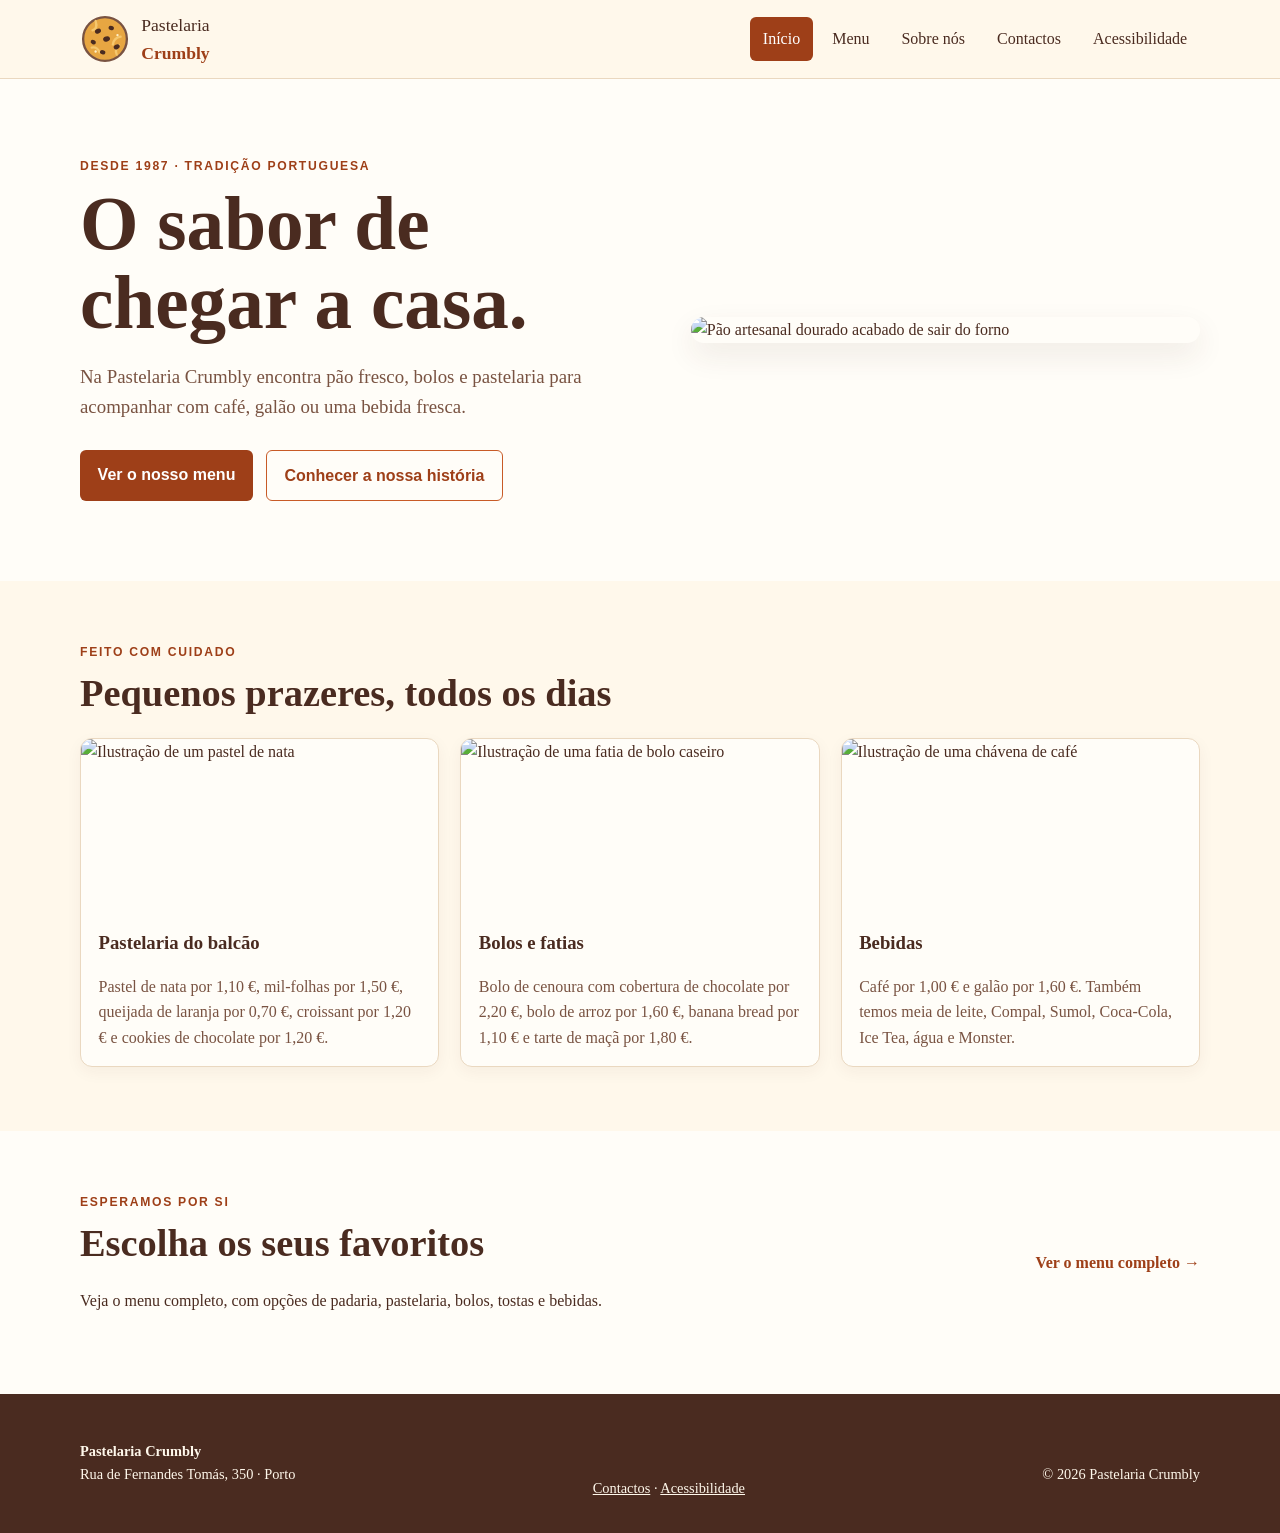
==== index.html @ 71647176 "Conclui validação E3 e atualiza o site" ====
<!doctype html>
<html lang="pt-PT">
  <head>
    <meta charset="utf-8">
    <meta name="viewport" content="width=device-width, initial-scale=1">
    <meta name="description" content="Conheça alguns produtos e bebidas do menu da Pastelaria Crumbly.">
    <title>Início | Pastelaria Crumbly</title>
    <link rel="stylesheet" href="css/style.css">
  </head>
  <body>
    <header class="site-header">
      <div class="container header-content">
        <a class="brand" href="index.html" aria-label="Pastelaria Crumbly — página inicial"><span class="brand-mark" aria-hidden="true">
        <img src="images/cookie.svg" alt="">
        </span><span>Pastelaria <strong>Crumbly</strong></span></a>
        <nav aria-label="Navegação principal">
          <ul class="nav-list">
            <li>
              <a class="active" href="index.html" aria-current="page">Início</a>
            </li>
            <li>
              <a href="menu.html">Menu</a>
            </li>
            <li>
              <a href="sobre.html">Sobre nós</a>
            </li>
            <li>
              <a href="contactos.html">Contactos</a>
            </li>
            <li>
              <a href="acessibilidade.html">Acessibilidade</a>
            </li>
          </ul>
        </nav>
      </div>
    </header>
    <main>
      <section class="hero container" aria-labelledby="titulo-principal">
        <div class="hero-copy">
          <p class="eyebrow">
            Desde 1987 · Tradição portuguesa
          </p>
          <h1 id="titulo-principal">
            O sabor de chegar a casa.
          </h1>
          <p>
            Na Pastelaria Crumbly encontra pão fresco, bolos e pastelaria para acompanhar com café, galão ou uma bebida fresca.
          </p>
          <div class="button-row">
            <a class="button" href="menu.html">Ver o nosso menu</a><a class="button button-secondary" href="sobre.html">Conhecer a nossa história</a>
          </div>
        </div>
        <img class="hero-image" src="images/pao-artesanal.svg" alt="Pão artesanal dourado acabado de sair do forno">
      </section>
      <section class="warm-section" aria-labelledby="destaques-titulo">
        <div class="container">
          <p class="eyebrow">
            Feito com cuidado
          </p>
          <h2 id="destaques-titulo">
            Pequenos prazeres, todos os dias
          </h2>
          <div class="card-grid">
            <article class="card">
              <img src="images/pastel-de-nata.svg" alt="Ilustração de um pastel de nata">
              <h3>
                Pastelaria do balcão
              </h3>
              <p>
                Pastel de nata por 1,10 €, mil-folhas por 1,50 €, queijada de laranja por 0,70 €, croissant por 1,20 € e cookies de chocolate por 1,20 €.
              </p>
            </article>
            <article class="card">
              <img src="images/bolo-caseiro.svg" alt="Ilustração de uma fatia de bolo caseiro">
              <h3>
                Bolos e fatias
              </h3>
              <p>
                Bolo de cenoura com cobertura de chocolate por 2,20 €, bolo de arroz por 1,60 €, banana bread por 1,10 € e tarte de maçã por 1,80 €.
              </p>
            </article>
            <article class="card">
              <img src="images/cafe.svg" alt="Ilustração de uma chávena de café">
              <h3>
                Bebidas
              </h3>
              <p>
                Café por 1,00 € e galão por 1,60 €. Também temos meia de leite, Compal, Sumol, Coca-Cola, Ice Tea, água e Monster.
              </p>
            </article>
          </div>
        </div>
      </section>
      <section class="container callout" aria-labelledby="visite-titulo">
        <div>
          <p class="eyebrow">
            Esperamos por si
          </p>
          <h2 id="visite-titulo">
            Escolha os seus favoritos
          </h2>
          <p>
            Veja o menu completo, com opções de padaria, pastelaria, bolos, tostas e bebidas.
          </p>
        </div>
        <a class="text-link" href="menu.html">Ver o menu completo <span aria-hidden="true">→</span></a>
      </section>
    </main>
    <footer class="site-footer">
      <div class="container footer-content">
        <p>
          <strong>Pastelaria Crumbly</strong>
          <br>
          Rua de Fernandes Tomás, 350 · Porto
        </p>
        <nav aria-label="Navegação do rodapé">
          <a href="contactos.html">Contactos</a> · <a href="acessibilidade.html">Acessibilidade</a>
        </nav>
        <p>
          © 2026 Pastelaria Crumbly
        </p>
      </div>
    </footer>
  </body>
</html>
---- css/style.css ----
/* 1. Cores e efeitos partilhados pelo site */
:root {
  --cream: #fff8eb;
  --paper: #fffdf8;
  --brown: #4a2b20;
  --brown-light: #795342;
  --orange: #c85b27;
  --orange-dark: #9e3f18;
  --gold: #e7a642;
  --line: #ead8c0;
  --shadow: 0 12px 30px rgba(74, 43, 32, .09);
}

/* 2. Regras base e estrutura geral */
* {
  box-sizing: border-box;
}

html {
  scroll-behavior: smooth;
}

body {
  margin: 0;
  background: var(--paper);
  color: var(--brown);
  font-family: Georgia, 'Times New Roman', serif;
  line-height: 1.6;
}

img {
  display: block;
  max-width: 100%;
  height: auto;
}

.container {
  width: min(1120px, calc(100% - 2rem));
  margin-inline: auto;
}

/* 3. Cabeçalho e navegação */
.site-header {
  background: var(--cream);
  border-bottom: 1px solid var(--line);
}

.header-content,
.footer-content {
  display: flex;
  align-items: center;
  justify-content: space-between;
  gap: 1rem;
}

.header-content {
  min-height: 78px;
}

.brand {
  display: flex;
  align-items: center;
  gap: .7rem;
  color: var(--brown);
  text-decoration: none;
  font-size: 1.1rem;
}

.brand strong {
  display: block;
  color: var(--orange-dark);
}

.brand-mark {
  display: grid;
  place-items: center;
  flex: 0 0 50px;
  width: 50px;
  height: 50px;
  transition: transform .18s ease, filter .18s ease;
}

.brand-mark img {
  width: 100%;
  height: 100%;
  object-fit: contain;
}

.brand:hover .brand-mark,
.brand:focus-visible .brand-mark {
  transform: rotate(-7deg) scale(1.1);
  filter: drop-shadow(0 4px 5px rgba(74, 43, 32, .45));
}

.brand:active .brand-mark {
  transform: rotate(5deg) scale(.88);
  filter: drop-shadow(0 1px 2px rgba(74, 43, 32, .35));
}

.nav-list {
  display: flex;
  gap: .4rem;
  list-style: none;
  margin: 0;
  padding: 0;
}

.nav-list a {
  display: block;
  padding: .55rem .8rem;
  color: var(--brown);
  text-decoration: none;
  border-radius: 6px;
}

.nav-list a:hover,
.nav-list a.active {
  background: var(--orange-dark);
  color: #fff;
}

/* 4. Página inicial, chamadas e botões */
.hero {
  display: grid;
  grid-template-columns: 1.05fr .95fr;
  gap: 3rem;
  align-items: center;
  padding-block: 5rem;
}

.eyebrow {
  margin: 0 0 .65rem;
  color: var(--orange-dark);
  font: 700 .76rem/1.3 Arial, sans-serif;
  letter-spacing: .14em;
  text-transform: uppercase;
}

.hero h1,
.page-intro h1 {
  max-width: 650px;
  margin: 0 0 1rem;
  font-size: clamp(2.4rem, 6vw, 4.7rem);
  line-height: 1.05;
}

.hero p:not(.eyebrow),
.page-intro > p:last-child {
  max-width: 620px;
  color: var(--brown-light);
  font-size: 1.18rem;
}

.hero-image {
  width: 100%;
  border-radius: 18px;
  box-shadow: var(--shadow);
}

.button-row {
  display: flex;
  flex-wrap: wrap;
  gap: .8rem;
  margin-top: 1.7rem;
}

.button {
  display: inline-block;
  padding: .75rem 1.1rem;
  background: var(--orange-dark);
  color: #fff;
  border-radius: 6px;
  text-decoration: none;
  font-family: Arial, sans-serif;
  font-weight: bold;
}

.button:hover {
  background: var(--orange-dark);
}

.button-secondary {
  background: transparent;
  color: var(--orange-dark);
  border: 1px solid var(--orange);
}

.callout {
  display: flex;
  align-items: center;
  justify-content: space-between;
  gap: 2rem;
  padding-block: 4rem;
}

.text-link {
  color: var(--orange-dark);
  font-weight: bold;
  text-decoration: none;
  white-space: nowrap;
}

.text-link:hover {
  text-decoration: underline;
}

/* 5. Secções, títulos e cartões */
.warm-section {
  padding-block: 4rem;
  background: var(--cream);
}

h2 {
  margin: .2rem 0 1.4rem;
  font-size: clamp(1.8rem, 3vw, 2.6rem);
  line-height: 1.15;
}

h3 {
  margin-bottom: .35rem;
}

.card-grid {
  display: grid;
  grid-template-columns: repeat(3, 1fr);
  gap: 1.3rem;
}

.card {
  overflow: hidden;
  background: var(--paper);
  border: 1px solid var(--line);
  border-radius: 12px;
  box-shadow: 0 5px 16px rgba(74, 43, 32, .05);
}

.card img {
  width: 100%;
  height: 170px;
  object-fit: cover;
}

.card h3,
.card p {
  margin-inline: 1.1rem;
}

.card p {
  color: var(--brown-light);
}

/* 6. Páginas interiores, menu e história */
.page-intro {
  padding-block: 4rem 3rem;
}

.page-intro h1 {
  font-size: clamp(2.5rem, 6vw, 4rem);
}

.menu-section {
  padding-bottom: 4rem;
}

.table-wrapper {
  overflow-x: auto;
}

table {
  width: 100%;
  border-collapse: collapse;
  background: var(--paper);
  border: 1px solid var(--line);
  box-shadow: var(--shadow);
}

caption {
  padding: 1rem 0;
  color: var(--brown-light);
  text-align: left;
  font-style: italic;
}

th,
td {
  padding: 1rem;
  text-align: left;
  border-bottom: 1px solid var(--line);
}

thead {
  background: var(--brown);
  color: #fff;
}

thead th {
  font-family: Arial, sans-serif;
  font-size: .9rem;
}

tbody th {
  font-weight: bold;
}

tbody tr:last-child th,
tbody tr:last-child td {
  border-bottom: 0;
}

tbody tr:nth-child(even) {
  background: var(--cream);
}

.note {
  color: var(--brown-light);
  font-size: .9rem;
}

.two-columns {
  display: grid;
  grid-template-columns: 1fr 1fr;
  gap: 3rem;
  align-items: center;
}

.section-image {
  width: 100%;
  border-radius: 14px;
  box-shadow: var(--shadow);
}

.story {
  padding-bottom: 4rem;
}

.story h2 {
  margin-top: 0;
}

.values-list {
  padding-left: 1.2rem;
}

.values-list li {
  margin-bottom: .5rem;
}

address {
  margin: 1rem 0;
  font-style: normal;
}

.warm-section .two-columns {
  min-height: 260px;
}

/* 7. Rodapé */
.site-footer {
  padding-block: 2rem;
  background: var(--brown);
  color: var(--cream);
  font-size: .9rem;
}

.footer-content {
  align-items: flex-end;
}

.site-footer a {
  color: var(--cream);
}

/* 8. Formulário e conteúdo de acessibilidade */
.form-section,
.accessibility-content {
  padding-bottom: 4rem;
}

.form-section > p,
.form-note {
  color: var(--brown-light);
}

.form-grid {
  display: grid;
  grid-template-columns: repeat(2, minmax(0, 1fr));
  gap: 1.2rem;
}

.form-field {
  display: grid;
  gap: .4rem;
  margin-bottom: 1.2rem;
}

.form-field-wide {
  grid-column: 1 / -1;
}

.form-field label,
fieldset legend {
  font-weight: bold;
}

.form-field input,
.form-field select,
.form-field textarea {
  width: 100%;
  min-height: 46px;
  padding: .7rem .8rem;
  border: 1px solid var(--brown-light);
  border-radius: 6px;
  background: var(--paper);
  color: var(--brown);
  font: inherit;
}

.form-field textarea {
  resize: vertical;
}

.form-field small {
  color: var(--brown-light);
  font-size: .9rem;
}

fieldset {
  margin: 0 0 1.2rem;
  padding: 1rem;
  border: 1px solid var(--line);
  border-radius: 8px;
}

fieldset legend {
  padding-inline: .35rem;
}

.choice-list {
  display: flex;
  flex-wrap: wrap;
  gap: .8rem 1.5rem;
}

.choice-list label {
  display: inline-flex;
  align-items: center;
  gap: .45rem;
}

.choice-list input {
  width: 1.1rem;
  height: 1.1rem;
  accent-color: var(--orange-dark);
}

.accessibility-content li {
  margin-bottom: .65rem;
}

/* 9. Foco de teclado e acessibilidade visual */
:focus-visible {
  outline: 3px solid var(--orange-dark);
  outline-offset: 3px;
}

.site-footer a:focus-visible {
  outline-color: var(--gold);
}

/* 10. Adaptações para ecrãs estreitos */
@media (max-width: 700px) {
  .header-content {
    align-items: flex-start;
    flex-direction: column;
    padding-block: 1rem;
  }

  .nav-list {
    display: grid;
    grid-template-columns: repeat(2, minmax(0, 1fr));
    width: 100%;
    gap: .25rem;
  }

  .nav-list a {
    padding: .45rem .55rem;
    font-size: .92rem;
  }

  .hero {
    grid-template-columns: 1fr;
    gap: 2rem;
    padding-block: 3rem;
  }

  .hero-image {
    order: -1;
  }

  .card-grid,
  .two-columns {
    grid-template-columns: 1fr;
  }

  .card-grid {
    gap: 1rem;
  }

  .callout,
  .footer-content {
    align-items: flex-start;
    flex-direction: column;
  }

  .callout {
    padding-block: 3rem;
  }

  .page-intro {
    padding-block: 3rem 2rem;
  }

  .warm-section {
    padding-block: 3rem;
  }

  th,
  td {
    padding: .75rem;
    font-size: .94rem;
  }

  .brand {
    font-size: 1rem;
  }
}

/* 11. Ajustes de formulário e acessibilidade para ecrãs estreitos */
@media (max-width: 700px) {
  .form-grid {
    grid-template-columns: 1fr;
  }

  .form-field-wide {
    grid-column: auto;
  }

  .form-section,
  .accessibility-content {
    padding-bottom: 3rem;
  }
}

/* Mantém a identidade sem animação para quem reduz movimento. */
@media (prefers-reduced-motion: reduce) {
  .brand-mark {
    transition: none;
  }
}
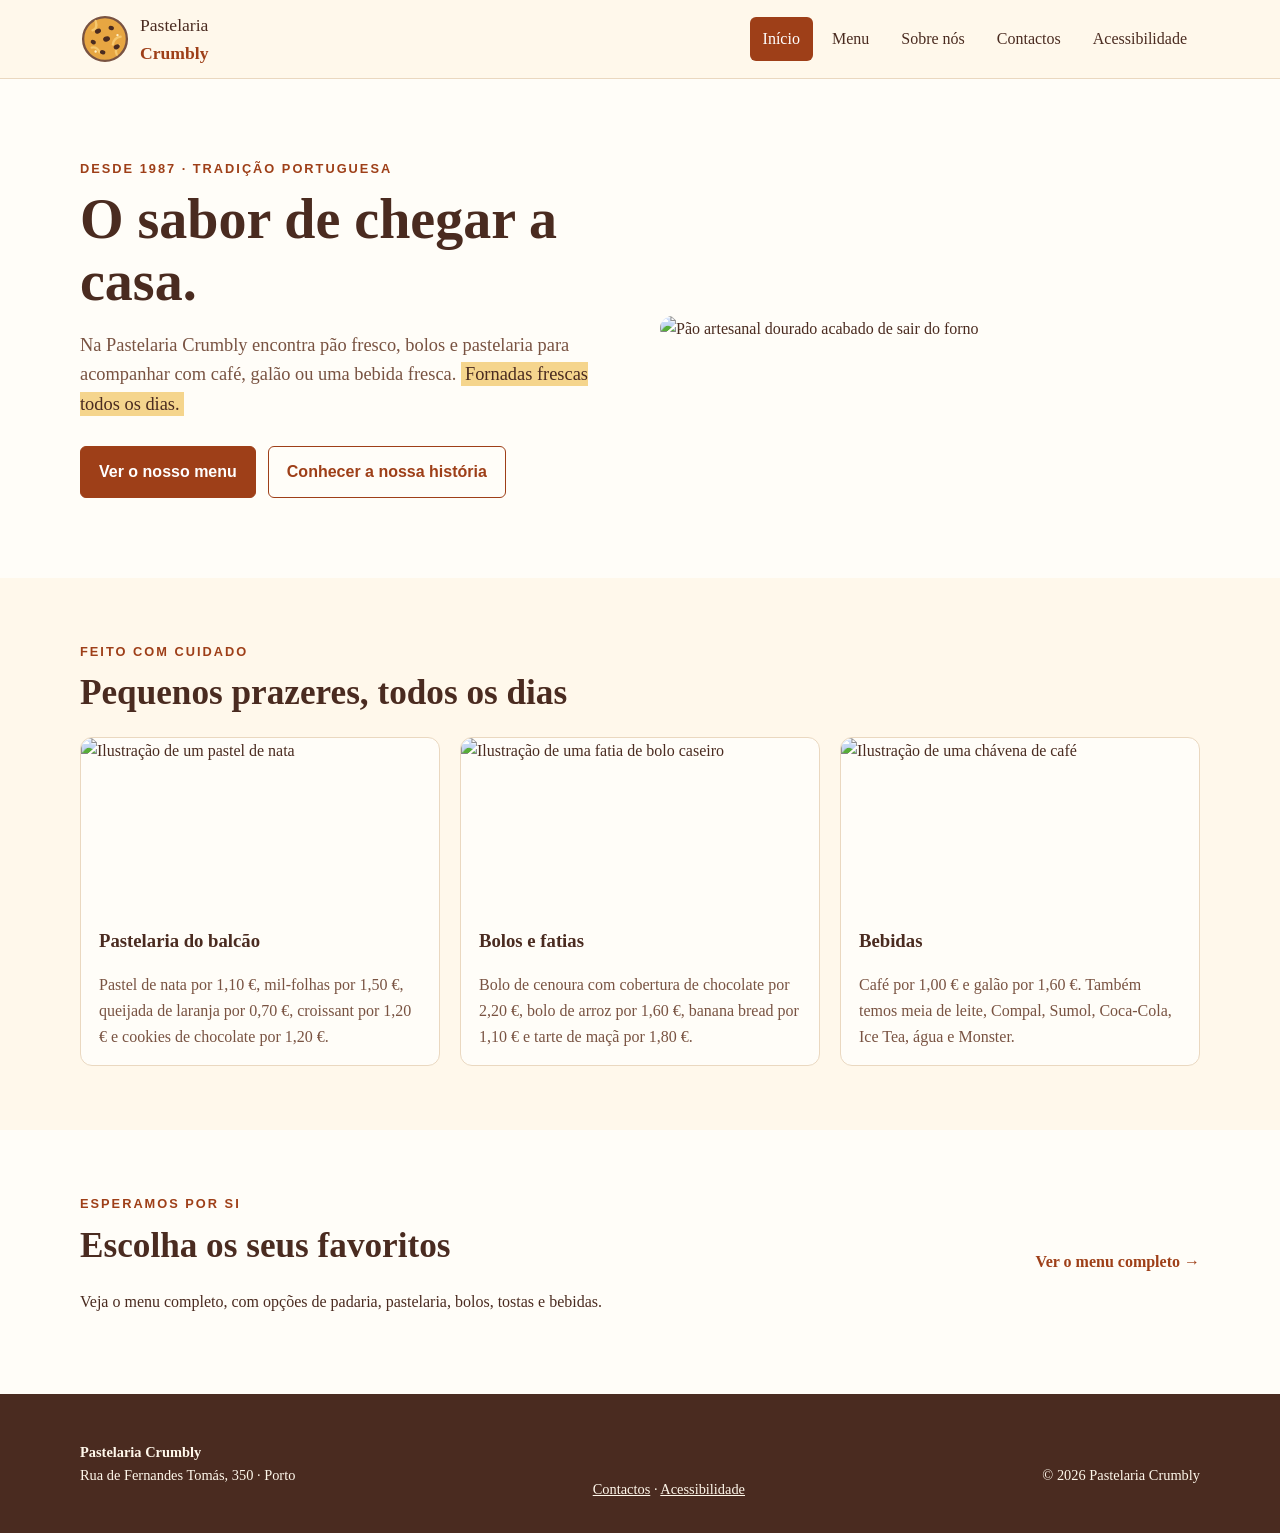
==== commit cb5c784f: "Concluir E4 - modelo de caixa e layout" ====
--- a/index.html
+++ b/index.html
@@ -44,7 +44,7 @@
             O sabor de chegar a casa.
           </h1>
           <p>
-            Na Pastelaria Crumbly encontra pão fresco, bolos e pastelaria para acompanhar com café, galão ou uma bebida fresca.
+            Na Pastelaria Crumbly encontra pão fresco, bolos e pastelaria para acompanhar com café, galão ou uma bebida fresca. <mark>Fornadas frescas todos os dias.</mark>
           </p>
           <div class="button-row">
             <a class="button" href="menu.html">Ver o nosso menu</a><a class="button button-secondary" href="sobre.html">Conhecer a nossa história</a>
--- a/css/style.css
+++ b/css/style.css
@@ -1,29 +1,12 @@
-/* 1. Cores e efeitos partilhados pelo site */
-:root {
-  --cream: #fff8eb;
-  --paper: #fffdf8;
-  --brown: #4a2b20;
-  --brown-light: #795342;
-  --orange: #c85b27;
-  --orange-dark: #9e3f18;
-  --gold: #e7a642;
-  --line: #ead8c0;
-  --shadow: 0 12px 30px rgba(74, 43, 32, .09);
-}
-
-/* 2. Regras base e estrutura geral */
+/* Modelo de caixa: largura, espaço interior e borda são calculados juntos. */
 * {
   box-sizing: border-box;
 }
 
-html {
-  scroll-behavior: smooth;
-}
-
 body {
   margin: 0;
-  background: var(--paper);
-  color: var(--brown);
+  background: #fffdf8;
+  color: #4a2b20;
   font-family: Georgia, 'Times New Roman', serif;
   line-height: 1.6;
 }
@@ -35,14 +18,15 @@
 }
 
 .container {
-  width: min(1120px, calc(100% - 2rem));
-  margin-inline: auto;
-}
-
-/* 3. Cabeçalho e navegação */
+  width: 90%;
+  max-width: 1120px;
+  margin: 0 auto;
+}
+
+/* Cabeçalho e navegação */
 .site-header {
-  background: var(--cream);
-  border-bottom: 1px solid var(--line);
+  background: #fff8eb;
+  border-bottom: 1px solid #ead8c0;
 }
 
 .header-content,
@@ -50,7 +34,7 @@
   display: flex;
   align-items: center;
   justify-content: space-between;
-  gap: 1rem;
+  gap: 16px;
 }
 
 .header-content {
@@ -60,46 +44,30 @@
 .brand {
   display: flex;
   align-items: center;
-  gap: .7rem;
-  color: var(--brown);
+  gap: 10px;
+  color: #4a2b20;
   text-decoration: none;
   font-size: 1.1rem;
 }
 
 .brand strong {
   display: block;
-  color: var(--orange-dark);
+  color: #9e3f18;
 }
 
 .brand-mark {
-  display: grid;
-  place-items: center;
-  flex: 0 0 50px;
   width: 50px;
   height: 50px;
-  transition: transform .18s ease, filter .18s ease;
 }
 
 .brand-mark img {
   width: 100%;
   height: 100%;
-  object-fit: contain;
-}
-
-.brand:hover .brand-mark,
-.brand:focus-visible .brand-mark {
-  transform: rotate(-7deg) scale(1.1);
-  filter: drop-shadow(0 4px 5px rgba(74, 43, 32, .45));
-}
-
-.brand:active .brand-mark {
-  transform: rotate(5deg) scale(.88);
-  filter: drop-shadow(0 1px 2px rgba(74, 43, 32, .35));
 }
 
 .nav-list {
   display: flex;
-  gap: .4rem;
+  gap: 6px;
   list-style: none;
   margin: 0;
   padding: 0;
@@ -107,68 +75,70 @@
 
 .nav-list a {
   display: block;
-  padding: .55rem .8rem;
-  color: var(--brown);
+  padding: 9px 13px;
+  color: #4a2b20;
   text-decoration: none;
   border-radius: 6px;
 }
 
 .nav-list a:hover,
 .nav-list a.active {
-  background: var(--orange-dark);
+  background: #9e3f18;
   color: #fff;
 }
 
-/* 4. Página inicial, chamadas e botões */
+/* Página inicial e botões */
 .hero {
   display: grid;
-  grid-template-columns: 1.05fr .95fr;
-  gap: 3rem;
+  grid-template-columns: 1fr 1fr;
+  gap: 40px;
   align-items: center;
-  padding-block: 5rem;
+  padding: 80px 0;
 }
 
 .eyebrow {
-  margin: 0 0 .65rem;
-  color: var(--orange-dark);
-  font: 700 .76rem/1.3 Arial, sans-serif;
-  letter-spacing: .14em;
+  margin: 0 0 10px;
+  color: #9e3f18;
+  font-family: Arial, sans-serif;
+  font-size: .8rem;
+  font-weight: bold;
+  letter-spacing: 2px;
   text-transform: uppercase;
 }
 
 .hero h1,
 .page-intro h1 {
   max-width: 650px;
-  margin: 0 0 1rem;
-  font-size: clamp(2.4rem, 6vw, 4.7rem);
-  line-height: 1.05;
+  margin: 0 0 16px;
+  font-size: 3.5rem;
+  line-height: 1.1;
 }
 
 .hero p:not(.eyebrow),
 .page-intro > p:last-child {
   max-width: 620px;
-  color: var(--brown-light);
-  font-size: 1.18rem;
+  color: #795342;
+  font-size: 1.15rem;
 }
 
 .hero-image {
   width: 100%;
   border-radius: 18px;
-  box-shadow: var(--shadow);
 }
 
 .button-row {
   display: flex;
   flex-wrap: wrap;
-  gap: .8rem;
-  margin-top: 1.7rem;
+  gap: 12px;
+  margin-top: 27px;
 }
 
 .button {
   display: inline-block;
-  padding: .75rem 1.1rem;
-  background: var(--orange-dark);
+  padding: 12px 18px;
+  background: #9e3f18;
   color: #fff;
+  border: 1px solid #9e3f18;
   border-radius: 6px;
   text-decoration: none;
   font-family: Arial, sans-serif;
@@ -176,90 +146,93 @@
 }
 
 .button:hover {
-  background: var(--orange-dark);
+  background: #4a2b20;
+  border-color: #4a2b20;
 }
 
 .button-secondary {
-  background: transparent;
-  color: var(--orange-dark);
-  border: 1px solid var(--orange);
+  background: #fffdf8;
+  color: #9e3f18;
+}
+
+.button-secondary:hover {
+  color: #fff;
 }
 
 .callout {
   display: flex;
   align-items: center;
   justify-content: space-between;
-  gap: 2rem;
-  padding-block: 4rem;
+  gap: 32px;
+  padding: 64px 0;
 }
 
 .text-link {
-  color: var(--orange-dark);
+  color: #9e3f18;
   font-weight: bold;
   text-decoration: none;
-  white-space: nowrap;
 }
 
 .text-link:hover {
   text-decoration: underline;
 }
 
-/* 5. Secções, títulos e cartões */
+/* Secções, títulos e cartões */
 .warm-section {
-  padding-block: 4rem;
-  background: var(--cream);
+  padding: 64px 0;
+  background: #fff8eb;
 }
 
 h2 {
-  margin: .2rem 0 1.4rem;
-  font-size: clamp(1.8rem, 3vw, 2.6rem);
-  line-height: 1.15;
+  margin: 4px 0 22px;
+  font-size: 2.2rem;
+  line-height: 1.2;
 }
 
 h3 {
-  margin-bottom: .35rem;
+  margin-bottom: 6px;
 }
 
 .card-grid {
   display: grid;
-  grid-template-columns: repeat(3, 1fr);
-  gap: 1.3rem;
+  grid-template-columns: 1fr 1fr 1fr;
+  gap: 20px;
 }
 
 .card {
-  overflow: hidden;
-  background: var(--paper);
-  border: 1px solid var(--line);
+  background: #fffdf8;
+  border: 1px solid #ead8c0;
   border-radius: 12px;
-  box-shadow: 0 5px 16px rgba(74, 43, 32, .05);
 }
 
 .card img {
   width: 100%;
   height: 170px;
   object-fit: cover;
+  border-radius: 12px 12px 0 0;
 }
 
 .card h3,
 .card p {
-  margin-inline: 1.1rem;
+  margin-right: 18px;
+  margin-left: 18px;
 }
 
 .card p {
-  color: var(--brown-light);
-}
-
-/* 6. Páginas interiores, menu e história */
+  color: #795342;
+}
+
+/* Páginas interiores, menu e história */
 .page-intro {
-  padding-block: 4rem 3rem;
+  padding: 64px 0 48px;
 }
 
 .page-intro h1 {
-  font-size: clamp(2.5rem, 6vw, 4rem);
+  font-size: 3.2rem;
 }
 
 .menu-section {
-  padding-bottom: 4rem;
+  padding-bottom: 64px;
 }
 
 .table-wrapper {
@@ -269,27 +242,26 @@
 table {
   width: 100%;
   border-collapse: collapse;
-  background: var(--paper);
-  border: 1px solid var(--line);
-  box-shadow: var(--shadow);
+  background: #fffdf8;
+  border: 1px solid #ead8c0;
 }
 
 caption {
-  padding: 1rem 0;
-  color: var(--brown-light);
+  padding: 16px 0;
+  color: #795342;
   text-align: left;
   font-style: italic;
 }
 
 th,
 td {
-  padding: 1rem;
+  padding: 16px;
   text-align: left;
-  border-bottom: 1px solid var(--line);
+  border-bottom: 1px solid #ead8c0;
 }
 
 thead {
-  background: var(--brown);
+  background: #4a2b20;
   color: #fff;
 }
 
@@ -308,29 +280,61 @@
 }
 
 tbody tr:nth-child(even) {
-  background: var(--cream);
+  background: #fff8eb;
 }
 
 .note {
-  color: var(--brown-light);
+  color: #795342;
   font-size: .9rem;
+}
+
+.menu-note {
+  margin-top: 16px;
+  padding: 13px 16px;
+  border: 1px solid #ead8c0;
+  background: #fff8eb;
+}
+
+.menu-note summary {
+  cursor: pointer;
+  font-weight: bold;
+}
+
+.menu-note p {
+  margin-bottom: 0;
+}
+
+.menu-figure {
+  margin: 0;
+}
+
+.menu-figure figcaption {
+  margin-top: 10px;
+  color: #795342;
+  font-size: .9rem;
+  text-align: center;
+}
+
+mark {
+  padding: 2px 4px;
+  background: #f5d58d;
+  color: #4a2b20;
 }
 
 .two-columns {
   display: grid;
   grid-template-columns: 1fr 1fr;
-  gap: 3rem;
+  gap: 40px;
   align-items: center;
 }
 
 .section-image {
   width: 100%;
   border-radius: 14px;
-  box-shadow: var(--shadow);
 }
 
 .story {
-  padding-bottom: 4rem;
+  padding-bottom: 64px;
 }
 
 .story h2 {
@@ -338,15 +342,15 @@
 }
 
 .values-list {
-  padding-left: 1.2rem;
+  padding-left: 20px;
 }
 
 .values-list li {
-  margin-bottom: .5rem;
+  margin-bottom: 8px;
 }
 
 address {
-  margin: 1rem 0;
+  margin: 16px 0;
   font-style: normal;
 }
 
@@ -354,11 +358,11 @@
   min-height: 260px;
 }
 
-/* 7. Rodapé */
+/* Rodapé */
 .site-footer {
-  padding-block: 2rem;
-  background: var(--brown);
-  color: var(--cream);
+  padding: 32px 0;
+  background: #4a2b20;
+  color: #fff8eb;
   font-size: .9rem;
 }
 
@@ -367,34 +371,34 @@
 }
 
 .site-footer a {
-  color: var(--cream);
-}
-
-/* 8. Formulário e conteúdo de acessibilidade */
+  color: #fff8eb;
+}
+
+/* Formulário e conteúdo de acessibilidade */
 .form-section,
 .accessibility-content {
-  padding-bottom: 4rem;
+  padding-bottom: 64px;
 }
 
 .form-section > p,
 .form-note {
-  color: var(--brown-light);
+  color: #795342;
 }
 
 .form-grid {
   display: grid;
-  grid-template-columns: repeat(2, minmax(0, 1fr));
-  gap: 1.2rem;
+  grid-template-columns: 1fr 1fr;
+  gap: 18px;
 }
 
 .form-field {
   display: grid;
-  gap: .4rem;
-  margin-bottom: 1.2rem;
+  gap: 6px;
+  margin-bottom: 18px;
 }
 
 .form-field-wide {
-  grid-column: 1 / -1;
+  grid-column: 1 / 3;
 }
 
 .form-field label,
@@ -407,11 +411,11 @@
 .form-field textarea {
   width: 100%;
   min-height: 46px;
-  padding: .7rem .8rem;
-  border: 1px solid var(--brown-light);
+  padding: 11px 13px;
+  border: 1px solid #795342;
   border-radius: 6px;
-  background: var(--paper);
-  color: var(--brown);
+  background: #fffdf8;
+  color: #4a2b20;
   font: inherit;
 }
 
@@ -420,77 +424,86 @@
 }
 
 .form-field small {
-  color: var(--brown-light);
+  color: #795342;
   font-size: .9rem;
 }
 
 fieldset {
-  margin: 0 0 1.2rem;
-  padding: 1rem;
-  border: 1px solid var(--line);
+  margin: 0 0 18px;
+  padding: 16px;
+  border: 1px solid #ead8c0;
   border-radius: 8px;
 }
 
 fieldset legend {
-  padding-inline: .35rem;
+  padding: 0 6px;
 }
 
 .choice-list {
   display: flex;
   flex-wrap: wrap;
-  gap: .8rem 1.5rem;
+  gap: 12px 24px;
 }
 
 .choice-list label {
   display: inline-flex;
   align-items: center;
-  gap: .45rem;
+  gap: 7px;
 }
 
 .choice-list input {
-  width: 1.1rem;
-  height: 1.1rem;
-  accent-color: var(--orange-dark);
+  width: 18px;
+  height: 18px;
 }
 
 .accessibility-content li {
-  margin-bottom: .65rem;
-}
-
-/* 9. Foco de teclado e acessibilidade visual */
-:focus-visible {
-  outline: 3px solid var(--orange-dark);
+  margin-bottom: 10px;
+}
+
+/* Foco visível para navegação com teclado */
+a:focus,
+button:focus,
+input:focus,
+select:focus,
+textarea:focus,
+summary:focus {
+  outline: 3px solid #9e3f18;
   outline-offset: 3px;
 }
 
-.site-footer a:focus-visible {
-  outline-color: var(--gold);
-}
-
-/* 10. Adaptações para ecrãs estreitos */
+.site-footer a:focus {
+  outline-color: #e7a642;
+}
+
+/* Ecrãs estreitos: as colunas passam a uma coluna */
 @media (max-width: 700px) {
   .header-content {
     align-items: flex-start;
     flex-direction: column;
-    padding-block: 1rem;
+    padding: 16px 0;
   }
 
   .nav-list {
     display: grid;
-    grid-template-columns: repeat(2, minmax(0, 1fr));
+    grid-template-columns: 1fr 1fr;
     width: 100%;
-    gap: .25rem;
+    gap: 4px;
   }
 
   .nav-list a {
-    padding: .45rem .55rem;
+    padding: 8px;
     font-size: .92rem;
   }
 
   .hero {
     grid-template-columns: 1fr;
-    gap: 2rem;
-    padding-block: 3rem;
+    gap: 24px;
+    padding: 48px 0;
+  }
+
+  .hero h1,
+  .page-intro h1 {
+    font-size: 2.5rem;
   }
 
   .hero-image {
@@ -498,12 +511,17 @@
   }
 
   .card-grid,
-  .two-columns {
+  .two-columns,
+  .form-grid {
     grid-template-columns: 1fr;
   }
 
   .card-grid {
-    gap: 1rem;
+    gap: 16px;
+  }
+
+  .form-field-wide {
+    grid-column: 1;
   }
 
   .callout,
@@ -513,20 +531,25 @@
   }
 
   .callout {
-    padding-block: 3rem;
+    padding: 48px 0;
   }
 
   .page-intro {
-    padding-block: 3rem 2rem;
+    padding: 48px 0 32px;
   }
 
   .warm-section {
-    padding-block: 3rem;
+    padding: 48px 0;
+  }
+
+  .form-section,
+  .accessibility-content {
+    padding-bottom: 48px;
   }
 
   th,
   td {
-    padding: .75rem;
+    padding: 12px;
     font-size: .94rem;
   }
 
@@ -534,26 +557,3 @@
     font-size: 1rem;
   }
 }
-
-/* 11. Ajustes de formulário e acessibilidade para ecrãs estreitos */
-@media (max-width: 700px) {
-  .form-grid {
-    grid-template-columns: 1fr;
-  }
-
-  .form-field-wide {
-    grid-column: auto;
-  }
-
-  .form-section,
-  .accessibility-content {
-    padding-bottom: 3rem;
-  }
-}
-
-/* Mantém a identidade sem animação para quem reduz movimento. */
-@media (prefers-reduced-motion: reduce) {
-  .brand-mark {
-    transition: none;
-  }
-}
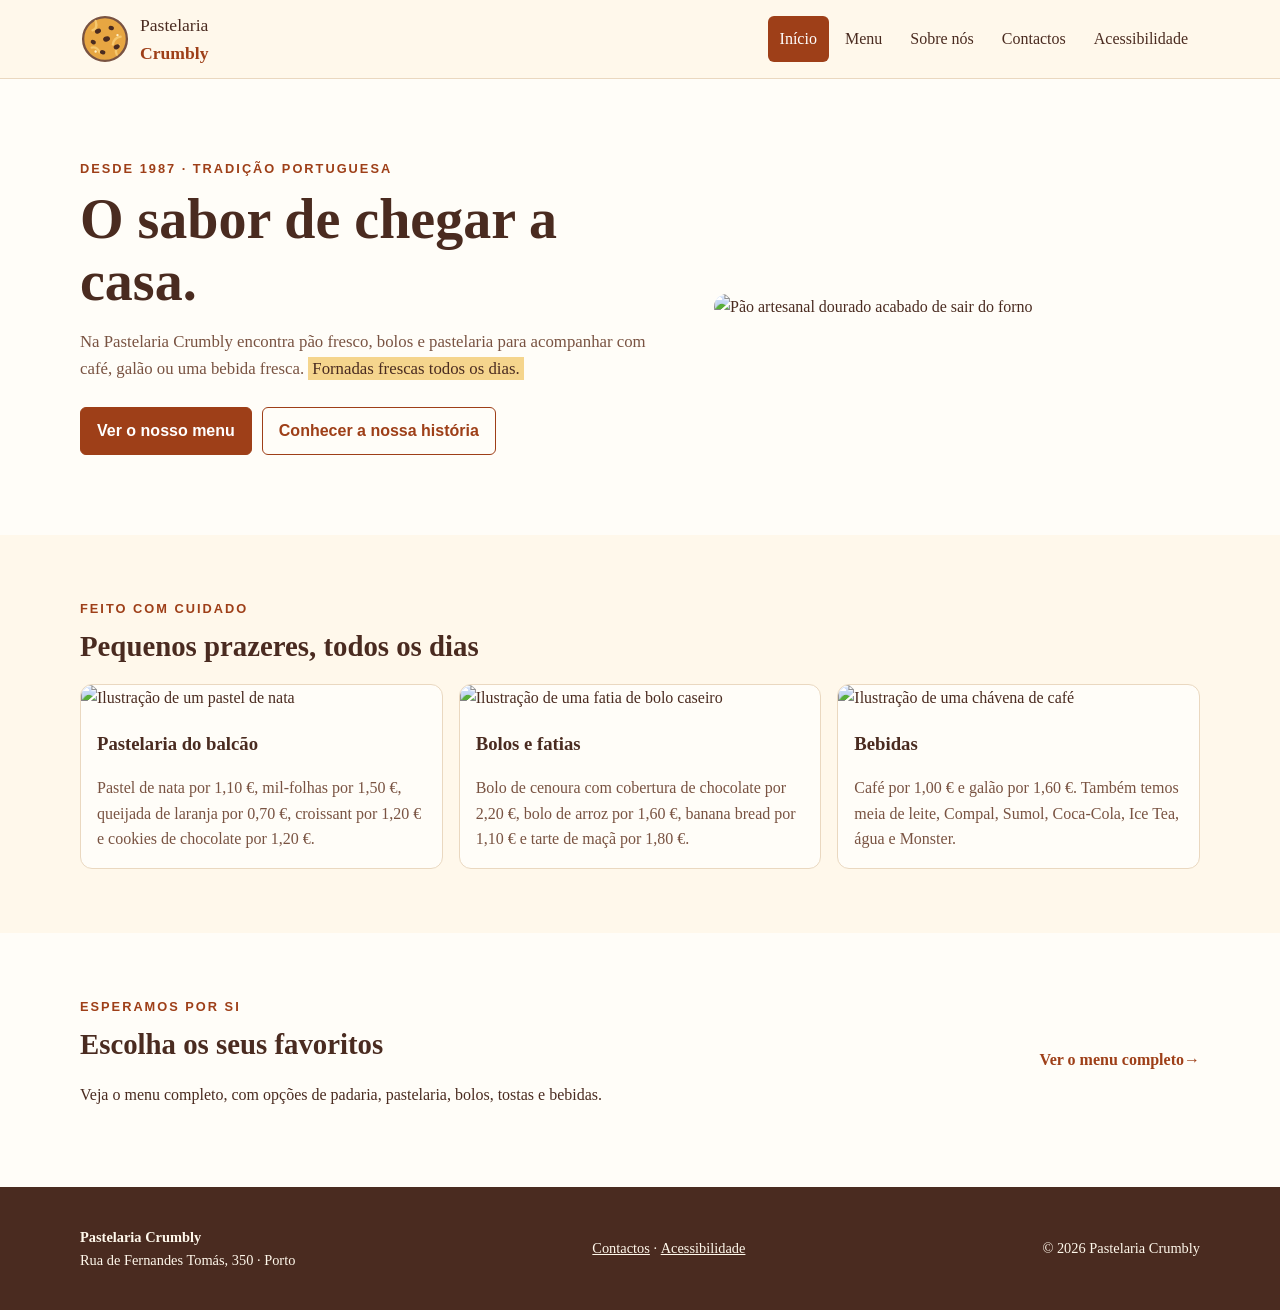
==== commit 1f58d0c9: "Concluir E5 - design responsivo" ====
--- a/index.html
+++ b/index.html
@@ -50,7 +50,7 @@
             <a class="button" href="menu.html">Ver o nosso menu</a><a class="button button-secondary" href="sobre.html">Conhecer a nossa história</a>
           </div>
         </div>
-        <img class="hero-image" src="images/pao-artesanal.svg" alt="Pão artesanal dourado acabado de sair do forno">
+        <img class="responsive-image hero-image" src="images/pao-artesanal.svg" alt="Pão artesanal dourado acabado de sair do forno">
       </section>
       <section class="warm-section" aria-labelledby="destaques-titulo">
         <div class="container">
@@ -62,7 +62,7 @@
           </h2>
           <div class="card-grid">
             <article class="card">
-              <img src="images/pastel-de-nata.svg" alt="Ilustração de um pastel de nata">
+              <img class="responsive-image" src="images/pastel-de-nata.svg" alt="Ilustração de um pastel de nata">
               <h3>
                 Pastelaria do balcão
               </h3>
@@ -71,7 +71,7 @@
               </p>
             </article>
             <article class="card">
-              <img src="images/bolo-caseiro.svg" alt="Ilustração de uma fatia de bolo caseiro">
+              <img class="responsive-image" src="images/bolo-caseiro.svg" alt="Ilustração de uma fatia de bolo caseiro">
               <h3>
                 Bolos e fatias
               </h3>
@@ -80,7 +80,7 @@
               </p>
             </article>
             <article class="card">
-              <img src="images/cafe.svg" alt="Ilustração de uma chávena de café">
+              <img class="responsive-image" src="images/cafe.svg" alt="Ilustração de uma chávena de café">
               <h3>
                 Bebidas
               </h3>
--- a/css/style.css
+++ b/css/style.css
@@ -1,4 +1,4 @@
-/* Modelo de caixa: largura, espaço interior e borda são calculados juntos. */
+/* Modelo de caixa: espaçamento e bordas contam dentro da largura definida. */
 * {
   box-sizing: border-box;
 }
@@ -11,19 +11,19 @@
   line-height: 1.6;
 }
 
-img {
+img,
+.responsive-image {
   display: block;
   max-width: 100%;
   height: auto;
 }
 
 .container {
-  width: 90%;
-  max-width: 1120px;
+  width: 92%;
   margin: 0 auto;
 }
 
-/* Cabeçalho e navegação */
+/* No telemóvel o cabeçalho e a navegação podem ocupar várias linhas. */
 .site-header {
   background: #fff8eb;
   border-bottom: 1px solid #ead8c0;
@@ -32,19 +32,20 @@
 .header-content,
 .footer-content {
   display: flex;
-  align-items: center;
-  justify-content: space-between;
-  gap: 16px;
+  flex-direction: column;
+  align-items: flex-start;
+  gap: 12px;
 }
 
 .header-content {
-  min-height: 78px;
+  padding: 12px 0;
 }
 
 .brand {
   display: flex;
   align-items: center;
   gap: 10px;
+  min-height: 50px;
   color: #4a2b20;
   text-decoration: none;
   font-size: 1.1rem;
@@ -67,7 +68,8 @@
 
 .nav-list {
   display: flex;
-  gap: 6px;
+  flex-wrap: wrap;
+  gap: 4px;
   list-style: none;
   margin: 0;
   padding: 0;
@@ -75,7 +77,9 @@
 
 .nav-list a {
   display: block;
-  padding: 9px 13px;
+  min-width: 24px;
+  min-height: 44px;
+  padding: 10px 12px;
   color: #4a2b20;
   text-decoration: none;
   border-radius: 6px;
@@ -87,13 +91,13 @@
   color: #fff;
 }
 
-/* Página inicial e botões */
+/* Os conteúdos começam em uma coluna, adequada a ecrãs pequenos. */
 .hero {
   display: grid;
-  grid-template-columns: 1fr 1fr;
-  gap: 40px;
+  grid-template-columns: 1fr;
+  gap: 24px;
   align-items: center;
-  padding: 80px 0;
+  padding: 40px 0;
 }
 
 .eyebrow {
@@ -110,7 +114,7 @@
 .page-intro h1 {
   max-width: 650px;
   margin: 0 0 16px;
-  font-size: 3.5rem;
+  font-size: 2.4rem;
   line-height: 1.1;
 }
 
@@ -118,7 +122,7 @@
 .page-intro > p:last-child {
   max-width: 620px;
   color: #795342;
-  font-size: 1.15rem;
+  font-size: 1.05rem;
 }
 
 .hero-image {
@@ -129,13 +133,15 @@
 .button-row {
   display: flex;
   flex-wrap: wrap;
-  gap: 12px;
-  margin-top: 27px;
+  gap: 10px;
+  margin-top: 24px;
 }
 
 .button {
   display: inline-block;
-  padding: 12px 18px;
+  min-width: 24px;
+  min-height: 44px;
+  padding: 10px 16px;
   background: #9e3f18;
   color: #fff;
   border: 1px solid #9e3f18;
@@ -161,13 +167,16 @@
 
 .callout {
   display: flex;
+  flex-direction: column;
+  align-items: flex-start;
+  gap: 16px;
+  padding: 40px 0;
+}
+
+.text-link {
+  display: inline-flex;
   align-items: center;
-  justify-content: space-between;
-  gap: 32px;
-  padding: 64px 0;
-}
-
-.text-link {
+  min-height: 44px;
   color: #9e3f18;
   font-weight: bold;
   text-decoration: none;
@@ -177,15 +186,14 @@
   text-decoration: underline;
 }
 
-/* Secções, títulos e cartões */
 .warm-section {
-  padding: 64px 0;
+  padding: 40px 0;
   background: #fff8eb;
 }
 
 h2 {
-  margin: 4px 0 22px;
-  font-size: 2.2rem;
+  margin: 4px 0 20px;
+  font-size: 1.8rem;
   line-height: 1.2;
 }
 
@@ -195,8 +203,8 @@
 
 .card-grid {
   display: grid;
-  grid-template-columns: 1fr 1fr 1fr;
-  gap: 20px;
+  grid-template-columns: 1fr;
+  gap: 16px;
 }
 
 .card {
@@ -207,35 +215,34 @@
 
 .card img {
   width: 100%;
-  height: 170px;
-  object-fit: cover;
   border-radius: 12px 12px 0 0;
 }
 
 .card h3,
 .card p {
-  margin-right: 18px;
-  margin-left: 18px;
+  margin-right: 16px;
+  margin-left: 16px;
 }
 
 .card p {
   color: #795342;
 }
 
-/* Páginas interiores, menu e história */
+/* Tabelas e conteúdos interiores */
 .page-intro {
-  padding: 64px 0 48px;
+  padding: 40px 0 32px;
 }
 
 .page-intro h1 {
-  font-size: 3.2rem;
+  font-size: 2.4rem;
 }
 
 .menu-section {
-  padding-bottom: 64px;
+  padding-bottom: 40px;
 }
 
 .table-wrapper {
+  max-width: 100%;
   overflow-x: auto;
 }
 
@@ -247,7 +254,7 @@
 }
 
 caption {
-  padding: 16px 0;
+  padding: 12px 0;
   color: #795342;
   text-align: left;
   font-style: italic;
@@ -255,7 +262,7 @@
 
 th,
 td {
-  padding: 16px;
+  padding: 12px;
   text-align: left;
   border-bottom: 1px solid #ead8c0;
 }
@@ -290,12 +297,14 @@
 
 .menu-note {
   margin-top: 16px;
-  padding: 13px 16px;
+  padding: 12px;
   border: 1px solid #ead8c0;
   background: #fff8eb;
 }
 
 .menu-note summary {
+  min-height: 44px;
+  padding: 8px 0;
   cursor: pointer;
   font-weight: bold;
 }
@@ -323,8 +332,8 @@
 
 .two-columns {
   display: grid;
-  grid-template-columns: 1fr 1fr;
-  gap: 40px;
+  grid-template-columns: 1fr;
+  gap: 24px;
   align-items: center;
 }
 
@@ -334,7 +343,7 @@
 }
 
 .story {
-  padding-bottom: 64px;
+  padding-bottom: 40px;
 }
 
 .story h2 {
@@ -355,29 +364,29 @@
 }
 
 .warm-section .two-columns {
-  min-height: 260px;
+  min-height: 240px;
 }
 
 /* Rodapé */
 .site-footer {
-  padding: 32px 0;
+  padding: 24px 0;
   background: #4a2b20;
   color: #fff8eb;
   font-size: .9rem;
 }
 
-.footer-content {
-  align-items: flex-end;
-}
-
 .site-footer a {
+  display: inline-block;
+  min-width: 24px;
+  min-height: 24px;
+  padding: 2px 0;
   color: #fff8eb;
 }
 
-/* Formulário e conteúdo de acessibilidade */
+/* Formulário: em telemóveis cada campo ocupa a largura disponível. */
 .form-section,
 .accessibility-content {
-  padding-bottom: 64px;
+  padding-bottom: 40px;
 }
 
 .form-section > p,
@@ -387,18 +396,18 @@
 
 .form-grid {
   display: grid;
-  grid-template-columns: 1fr 1fr;
-  gap: 18px;
+  grid-template-columns: 1fr;
+  gap: 12px;
 }
 
 .form-field {
   display: grid;
   gap: 6px;
-  margin-bottom: 18px;
+  margin-bottom: 16px;
 }
 
 .form-field-wide {
-  grid-column: 1 / 3;
+  grid-column: 1;
 }
 
 .form-field label,
@@ -410,8 +419,8 @@
 .form-field select,
 .form-field textarea {
   width: 100%;
-  min-height: 46px;
-  padding: 11px 13px;
+  min-height: 44px;
+  padding: 10px 12px;
   border: 1px solid #795342;
   border-radius: 6px;
   background: #fffdf8;
@@ -429,8 +438,8 @@
 }
 
 fieldset {
-  margin: 0 0 18px;
-  padding: 16px;
+  margin: 0 0 16px;
+  padding: 12px;
   border: 1px solid #ead8c0;
   border-radius: 8px;
 }
@@ -442,22 +451,37 @@
 .choice-list {
   display: flex;
   flex-wrap: wrap;
-  gap: 12px 24px;
+  gap: 8px 16px;
 }
 
 .choice-list label {
   display: inline-flex;
   align-items: center;
+  min-height: 32px;
   gap: 7px;
 }
 
 .choice-list input {
-  width: 18px;
-  height: 18px;
+  width: 24px;
+  height: 24px;
 }
 
 .accessibility-content li {
   margin-bottom: 10px;
+}
+
+/* A ligação no texto também recebe uma área de toque suficiente. */
+.accessibility-content a {
+  display: inline-block;
+  min-height: 24px;
+}
+
+/* Controlos interativos com área mínima de toque de 24 por 24 px. */
+a,
+button,
+summary {
+  min-width: 24px;
+  min-height: 24px;
 }
 
 /* Foco visível para navegação com teclado */
@@ -475,85 +499,87 @@
   outline-color: #e7a642;
 }
 
-/* Ecrãs estreitos: as colunas passam a uma coluna */
-@media (max-width: 700px) {
-  .header-content {
-    align-items: flex-start;
-    flex-direction: column;
-    padding: 16px 0;
-  }
-
-  .nav-list {
-    display: grid;
+/* Ponto de rutura 1: tablets pequenos */
+@media (min-width: 600px) {
+  .container {
+    width: 90%;
+  }
+
+  .hero {
     grid-template-columns: 1fr 1fr;
-    width: 100%;
-    gap: 4px;
-  }
-
-  .nav-list a {
-    padding: 8px;
-    font-size: .92rem;
-  }
-
-  .hero {
-    grid-template-columns: 1fr;
-    gap: 24px;
-    padding: 48px 0;
+    gap: 28px;
+    padding: 56px 0;
   }
 
   .hero h1,
   .page-intro h1 {
-    font-size: 2.5rem;
-  }
-
-  .hero-image {
-    order: -1;
+    font-size: 3rem;
   }
 
   .card-grid,
   .two-columns,
   .form-grid {
-    grid-template-columns: 1fr;
+    grid-template-columns: 1fr 1fr;
+  }
+
+  .form-field-wide {
+    grid-column: 1 / 3;
+  }
+
+  .callout {
+    flex-direction: row;
+    align-items: center;
+    justify-content: space-between;
+  }
+}
+
+/* Ponto de rutura 2: ecrãs portáteis e computadores */
+@media (min-width: 900px) {
+  .container {
+    width: 88%;
+    max-width: 1120px;
+  }
+
+  .header-content,
+  .footer-content {
+    flex-direction: row;
+    align-items: center;
+    justify-content: space-between;
+  }
+
+  .header-content {
+    min-height: 78px;
+    padding: 0;
+  }
+
+  .hero {
+    gap: 40px;
+    padding: 80px 0;
+  }
+
+  .hero h1,
+  .page-intro h1 {
+    font-size: 3.5rem;
   }
 
   .card-grid {
-    gap: 16px;
-  }
-
-  .form-field-wide {
-    grid-column: 1;
-  }
-
-  .callout,
-  .footer-content {
-    align-items: flex-start;
-    flex-direction: column;
-  }
-
+    grid-template-columns: 1fr 1fr 1fr;
+  }
+
+  .warm-section,
   .callout {
-    padding: 48px 0;
-  }
-
-  .page-intro {
-    padding: 48px 0 32px;
-  }
-
-  .warm-section {
-    padding: 48px 0;
-  }
-
-  .form-section,
-  .accessibility-content {
-    padding-bottom: 48px;
-  }
-
-  th,
-  td {
-    padding: 12px;
-    font-size: .94rem;
-  }
-
-  .brand {
-    font-size: 1rem;
-  }
-}
+    padding-top: 64px;
+    padding-bottom: 64px;
+  }
+}
+
+/* Ponto de rutura 3: ecrãs largos */
+@media (min-width: 1200px) {
+  .container {
+    width: 1120px;
+  }
+
+  .hero {
+    grid-template-columns: 1.1fr .9fr;
+  }
+}
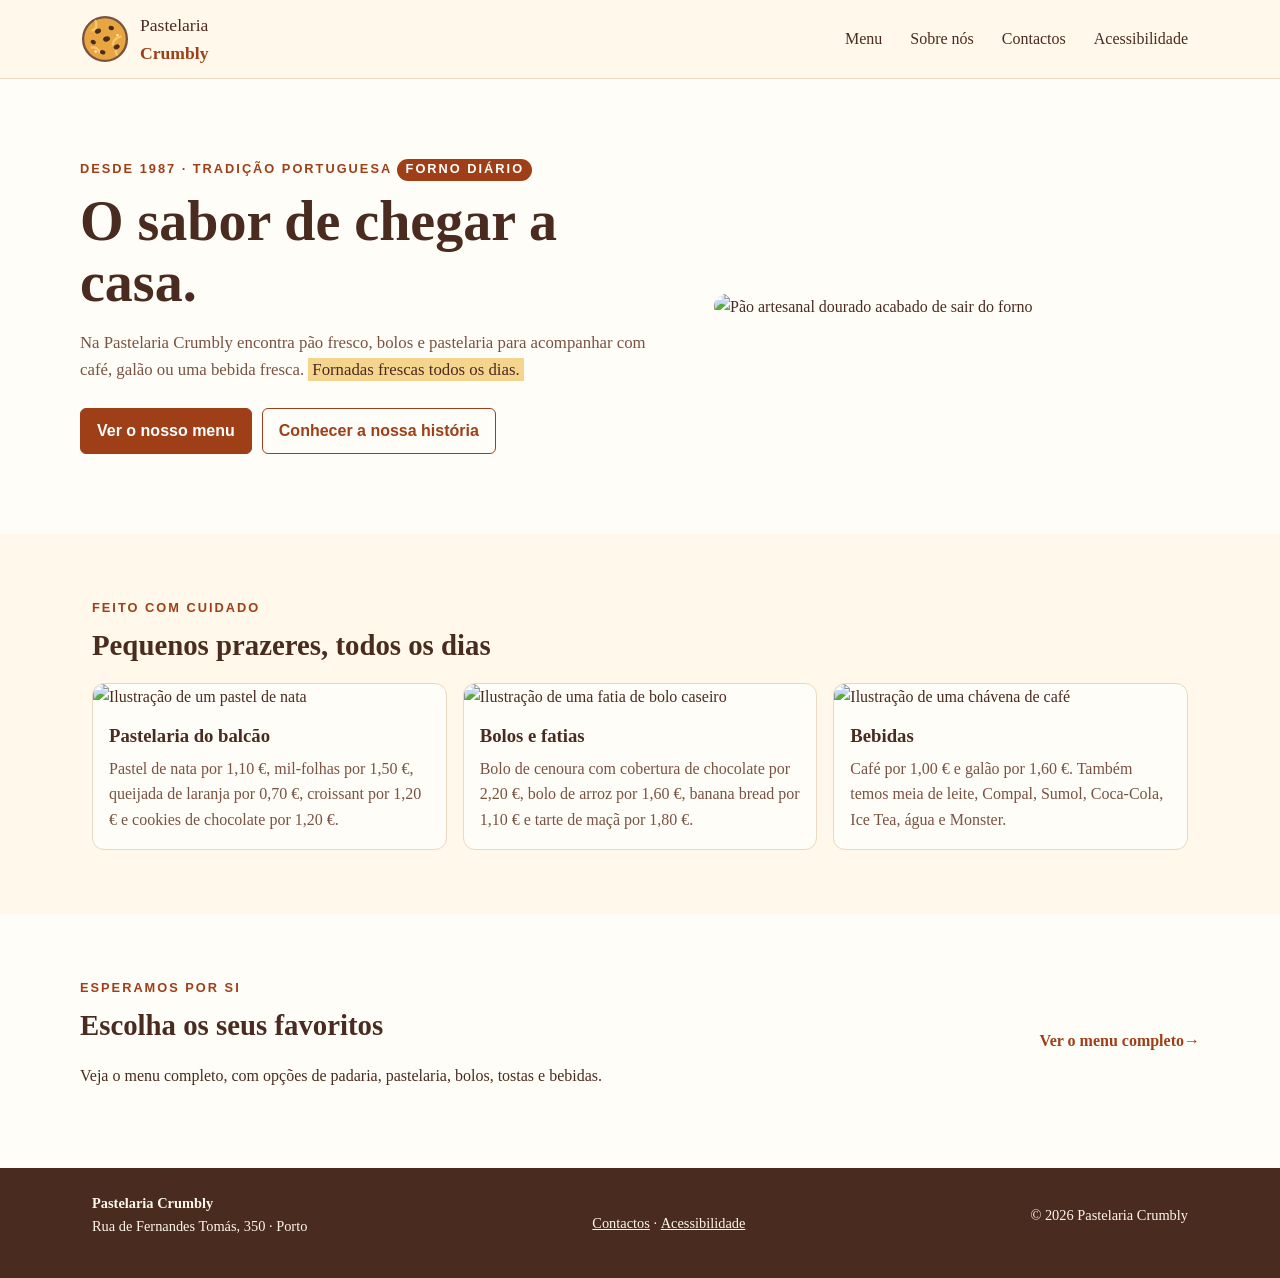
==== commit b0700442: "Concluir integracao Bootstrap e auditoria E6" ====
--- a/index.html
+++ b/index.html
@@ -5,19 +5,18 @@
     <meta name="viewport" content="width=device-width, initial-scale=1">
     <meta name="description" content="Conheça alguns produtos e bebidas do menu da Pastelaria Crumbly.">
     <title>Início | Pastelaria Crumbly</title>
+    <link href="https://cdn.jsdelivr.net/npm/bootstrap@5.3.9/dist/css/bootstrap.min.css" rel="stylesheet" integrity="sha384-yEPZ7jP9S0QKiUQ0m3jjsO4ProIW7wvR9gXkI7JOGa2XVsw53Yke2bsdkBbjmmiX" crossorigin="anonymous">
     <link rel="stylesheet" href="css/style.css">
+    <link rel="stylesheet" href="css/bootstrap-custom.css">
   </head>
   <body>
     <header class="site-header">
       <div class="container header-content">
-        <a class="brand" href="index.html" aria-label="Pastelaria Crumbly — página inicial"><span class="brand-mark" aria-hidden="true">
+        <a class="brand" href="index.html" aria-label="Pastelaria Crumbly — página inicial" aria-current="page"><span class="brand-mark" aria-hidden="true">
         <img src="images/cookie.svg" alt="">
         </span><span>Pastelaria <strong>Crumbly</strong></span></a>
         <nav aria-label="Navegação principal">
           <ul class="nav-list">
-            <li>
-              <a class="active" href="index.html" aria-current="page">Início</a>
-            </li>
             <li>
               <a href="menu.html">Menu</a>
             </li>
@@ -39,6 +38,7 @@
         <div class="hero-copy">
           <p class="eyebrow">
             Desde 1987 · Tradição portuguesa
+            <span class="badge rounded-pill text-bg-primary">Forno diário</span>
           </p>
           <h1 id="titulo-principal">
             O sabor de chegar a casa.
@@ -47,7 +47,7 @@
             Na Pastelaria Crumbly encontra pão fresco, bolos e pastelaria para acompanhar com café, galão ou uma bebida fresca. <mark>Fornadas frescas todos os dias.</mark>
           </p>
           <div class="button-row">
-            <a class="button" href="menu.html">Ver o nosso menu</a><a class="button button-secondary" href="sobre.html">Conhecer a nossa história</a>
+            <a class="button btn btn-primary" href="menu.html">Ver o nosso menu</a><a class="button button-secondary btn btn-outline-primary" href="sobre.html">Conhecer a nossa história</a>
           </div>
         </div>
         <img class="responsive-image hero-image" src="images/pao-artesanal.svg" alt="Pão artesanal dourado acabado de sair do forno">
@@ -60,34 +60,34 @@
           <h2 id="destaques-titulo">
             Pequenos prazeres, todos os dias
           </h2>
-          <div class="card-grid">
-            <article class="card">
-              <img class="responsive-image" src="images/pastel-de-nata.svg" alt="Ilustração de um pastel de nata">
-              <h3>
-                Pastelaria do balcão
-              </h3>
-              <p>
-                Pastel de nata por 1,10 €, mil-folhas por 1,50 €, queijada de laranja por 0,70 €, croissant por 1,20 € e cookies de chocolate por 1,20 €.
-              </p>
-            </article>
-            <article class="card">
-              <img class="responsive-image" src="images/bolo-caseiro.svg" alt="Ilustração de uma fatia de bolo caseiro">
-              <h3>
-                Bolos e fatias
-              </h3>
-              <p>
-                Bolo de cenoura com cobertura de chocolate por 2,20 €, bolo de arroz por 1,60 €, banana bread por 1,10 € e tarte de maçã por 1,80 €.
-              </p>
-            </article>
-            <article class="card">
-              <img class="responsive-image" src="images/cafe.svg" alt="Ilustração de uma chávena de café">
-              <h3>
-                Bebidas
-              </h3>
-              <p>
-                Café por 1,00 € e galão por 1,60 €. Também temos meia de leite, Compal, Sumol, Coca-Cola, Ice Tea, água e Monster.
-              </p>
-            </article>
+          <div class="row g-3">
+            <div class="col-12 col-md-6 col-lg-4">
+              <article class="card h-100">
+                <img class="responsive-image" src="images/pastel-de-nata.svg" alt="Ilustração de um pastel de nata">
+                <div class="card-body">
+                  <h3 class="card-title">Pastelaria do balcão</h3>
+                  <p class="card-text">Pastel de nata por 1,10 €, mil-folhas por 1,50 €, queijada de laranja por 0,70 €, croissant por 1,20 € e cookies de chocolate por 1,20 €.</p>
+                </div>
+              </article>
+            </div>
+            <div class="col-12 col-md-6 col-lg-4">
+              <article class="card h-100">
+                <img class="responsive-image" src="images/bolo-caseiro.svg" alt="Ilustração de uma fatia de bolo caseiro">
+                <div class="card-body">
+                  <h3 class="card-title">Bolos e fatias</h3>
+                  <p class="card-text">Bolo de cenoura com cobertura de chocolate por 2,20 €, bolo de arroz por 1,60 €, banana bread por 1,10 € e tarte de maçã por 1,80 €.</p>
+                </div>
+              </article>
+            </div>
+            <div class="col-12 col-md-6 col-lg-4">
+              <article class="card h-100">
+                <img class="responsive-image" src="images/cafe.svg" alt="Ilustração de uma chávena de café">
+                <div class="card-body">
+                  <h3 class="card-title">Bebidas</h3>
+                  <p class="card-text">Café por 1,00 € e galão por 1,60 €. Também temos meia de leite, Compal, Sumol, Coca-Cola, Ice Tea, água e Monster.</p>
+                </div>
+              </article>
+            </div>
           </div>
         </div>
       </section>
--- a/css/style.css
+++ b/css/style.css
@@ -20,7 +20,17 @@
 
 .container {
   width: 92%;
+  max-width: 100%;
+  min-width: 0;
   margin: 0 auto;
+}
+
+main,
+section,
+article,
+figure,
+nav {
+  max-width: 100%;
 }
 
 /* No telemóvel o cabeçalho e a navegação podem ocupar várias linhas. */
@@ -35,6 +45,16 @@
   flex-direction: column;
   align-items: flex-start;
   gap: 12px;
+}
+
+.header-content > *,
+.footer-content > *,
+.hero > *,
+.callout > *,
+.card-grid > *,
+.two-columns > *,
+.form-grid > * {
+  min-width: 0;
 }
 
 .header-content {
@@ -69,6 +89,8 @@
 .nav-list {
   display: flex;
   flex-wrap: wrap;
+  max-width: 100%;
+  min-width: 0;
   gap: 4px;
   list-style: none;
   margin: 0;
@@ -94,7 +116,8 @@
 /* Os conteúdos começam em uma coluna, adequada a ecrãs pequenos. */
 .hero {
   display: grid;
-  grid-template-columns: 1fr;
+  grid-template-columns: minmax(0, 1fr);
+  min-width: 0;
   gap: 24px;
   align-items: center;
   padding: 40px 0;
@@ -112,14 +135,20 @@
 
 .hero h1,
 .page-intro h1 {
+  width: 100%;
+  min-width: 0;
+  max-width: 100%;
   max-width: 650px;
   margin: 0 0 16px;
-  font-size: 2.4rem;
+  font-size: 2.1rem;
+  overflow-wrap: anywhere;
   line-height: 1.1;
 }
 
 .hero p:not(.eyebrow),
 .page-intro > p:last-child {
+  width: 100%;
+  min-width: 0;
   max-width: 620px;
   color: #795342;
   font-size: 1.05rem;
@@ -133,6 +162,7 @@
 .button-row {
   display: flex;
   flex-wrap: wrap;
+  min-width: 0;
   gap: 10px;
   margin-top: 24px;
 }
@@ -149,6 +179,7 @@
   text-decoration: none;
   font-family: Arial, sans-serif;
   font-weight: bold;
+  overflow-wrap: anywhere;
 }
 
 .button:hover {
@@ -203,7 +234,7 @@
 
 .card-grid {
   display: grid;
-  grid-template-columns: 1fr;
+  grid-template-columns: minmax(0, 1fr);
   gap: 16px;
 }
 
@@ -218,8 +249,8 @@
   border-radius: 12px 12px 0 0;
 }
 
-.card h3,
-.card p {
+.card > h3,
+.card > p {
   margin-right: 16px;
   margin-left: 16px;
 }
@@ -243,14 +274,27 @@
 
 .table-wrapper {
   max-width: 100%;
-  overflow-x: auto;
+  min-width: 0;
+  overflow-x: visible;
 }
 
 table {
   width: 100%;
+  max-width: 100%;
+  table-layout: fixed;
   border-collapse: collapse;
   background: #fffdf8;
   border: 1px solid #ead8c0;
+}
+
+table th:first-child,
+table td:first-child {
+  width: 38%;
+}
+
+table th:last-child,
+table td:last-child {
+  width: 20%;
 }
 
 caption {
@@ -262,9 +306,10 @@
 
 th,
 td {
-  padding: 12px;
+  padding: 7px 5px;
   text-align: left;
   border-bottom: 1px solid #ead8c0;
+  overflow-wrap: anywhere;
 }
 
 thead {
@@ -274,7 +319,7 @@
 
 thead th {
   font-family: Arial, sans-serif;
-  font-size: .9rem;
+  font-size: .78rem;
 }
 
 tbody th {
@@ -332,7 +377,7 @@
 
 .two-columns {
   display: grid;
-  grid-template-columns: 1fr;
+  grid-template-columns: minmax(0, 1fr);
   gap: 24px;
   align-items: center;
 }
@@ -426,6 +471,75 @@
   background: #fffdf8;
   color: #4a2b20;
   font: inherit;
+}
+
+@media (max-width: 420px) {
+  body {
+    width: 100%;
+    max-width: 100%;
+    overflow-wrap: break-word;
+  }
+
+  .container {
+    width: calc(100% - 32px);
+    max-width: calc(100% - 32px);
+  }
+
+  .hero,
+  .warm-section > .container,
+  .page-intro.container,
+  .menu-section.container,
+  .story.container,
+  .form-section.container,
+  .accessibility-content.container {
+    width: 100%;
+    max-width: 100%;
+    padding-right: 16px;
+    padding-left: 16px;
+  }
+
+  .hero-copy,
+  .card,
+  .callout > *,
+  .two-columns > *,
+  .form-grid > * {
+    width: 100%;
+    max-width: 100%;
+    min-width: 0;
+  }
+
+  .hero-image,
+  .section-image,
+  .card img,
+  table {
+    width: 100%;
+    max-width: 100%;
+  }
+
+  .nav-list {
+    gap: 2px;
+  }
+
+  .nav-list a {
+    padding-right: 8px;
+    padding-left: 8px;
+  }
+
+  .hero h1,
+  .page-intro h1 {
+    font-size: 1.9rem;
+  }
+
+  .hero,
+  .page-intro {
+    padding-top: 32px;
+  }
+
+  th,
+  td {
+    padding: 6px 4px;
+    font-size: .82rem;
+  }
 }
 
 .form-field textarea {
@@ -506,7 +620,7 @@
   }
 
   .hero {
-    grid-template-columns: 1fr 1fr;
+    grid-template-columns: minmax(0, 1fr) minmax(0, 1fr);
     gap: 28px;
     padding: 56px 0;
   }
@@ -519,7 +633,7 @@
   .card-grid,
   .two-columns,
   .form-grid {
-    grid-template-columns: 1fr 1fr;
+    grid-template-columns: minmax(0, 1fr) minmax(0, 1fr);
   }
 
   .form-field-wide {
@@ -563,7 +677,7 @@
   }
 
   .card-grid {
-    grid-template-columns: 1fr 1fr 1fr;
+    grid-template-columns: repeat(3, minmax(0, 1fr));
   }
 
   .warm-section,
@@ -580,6 +694,6 @@
   }
 
   .hero {
-    grid-template-columns: 1.1fr .9fr;
-  }
-}
+    grid-template-columns: minmax(0, 1.1fr) minmax(0, .9fr);
+  }
+}
